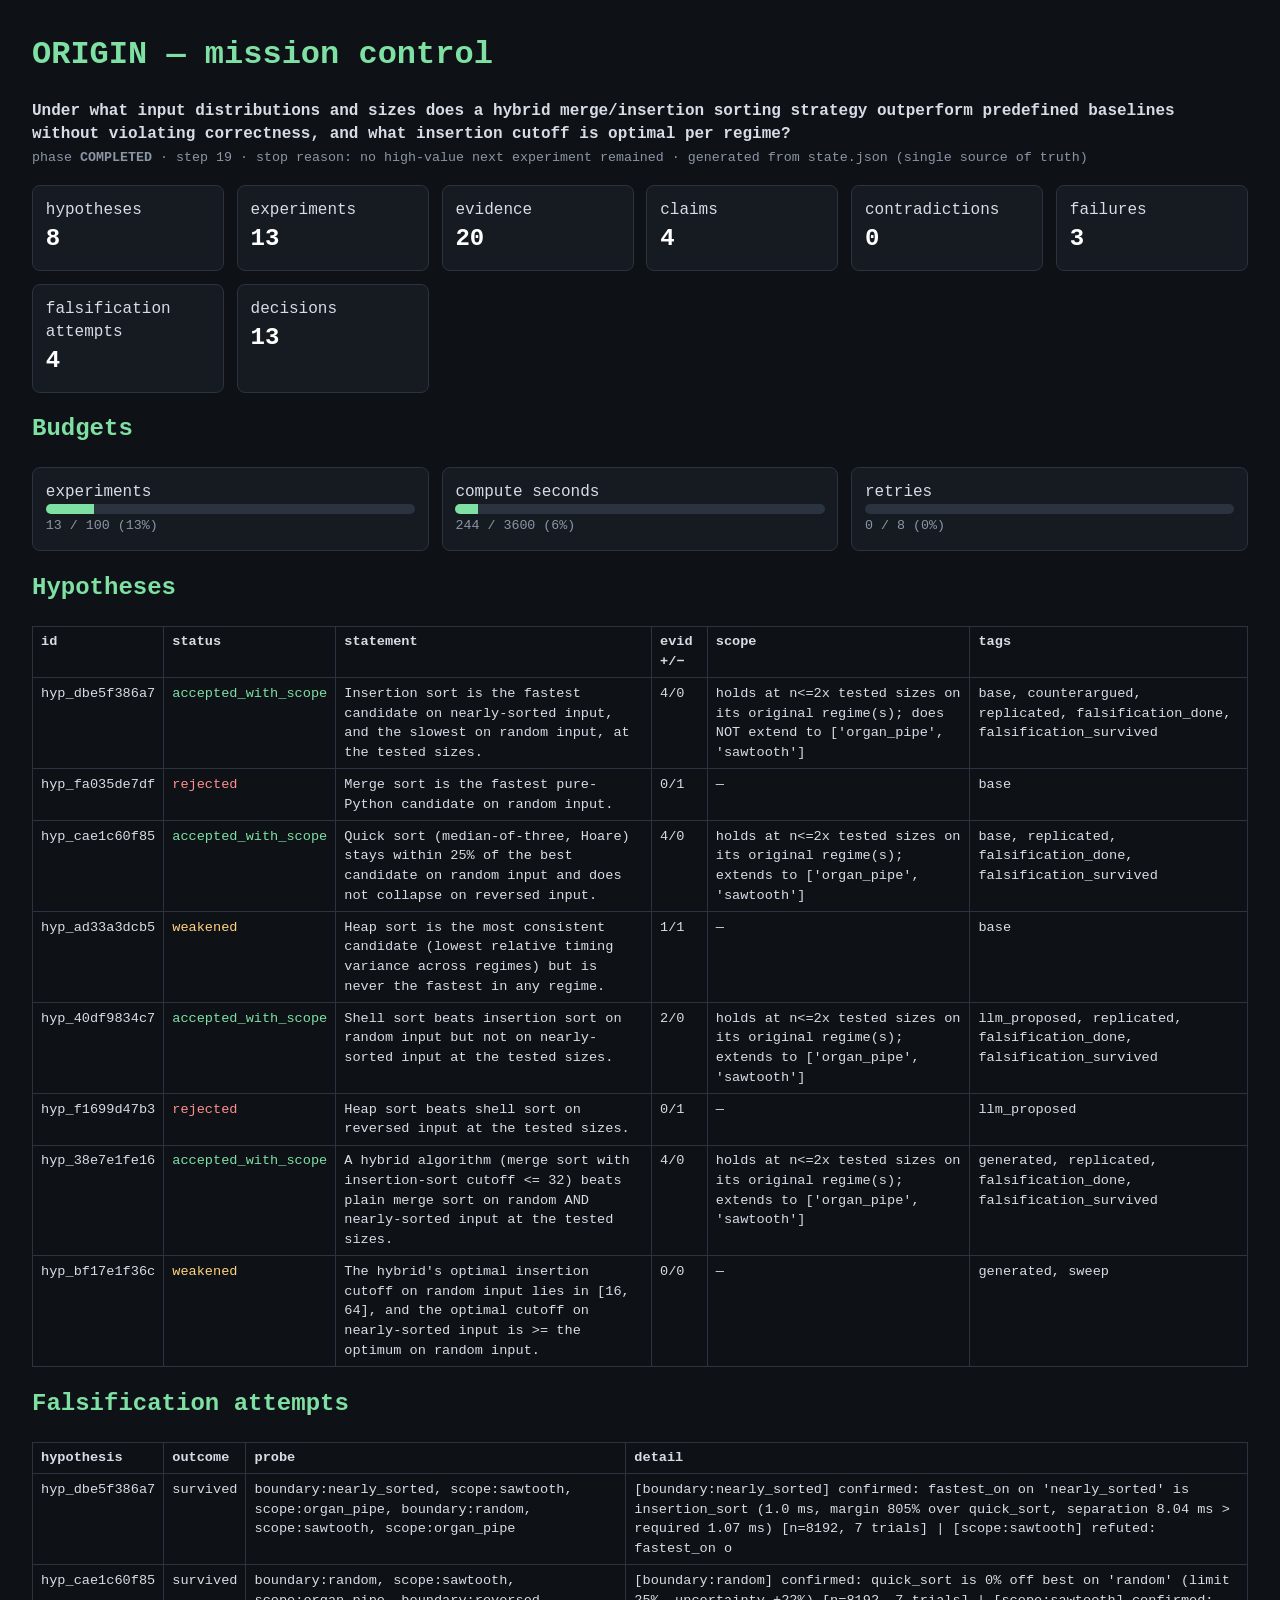
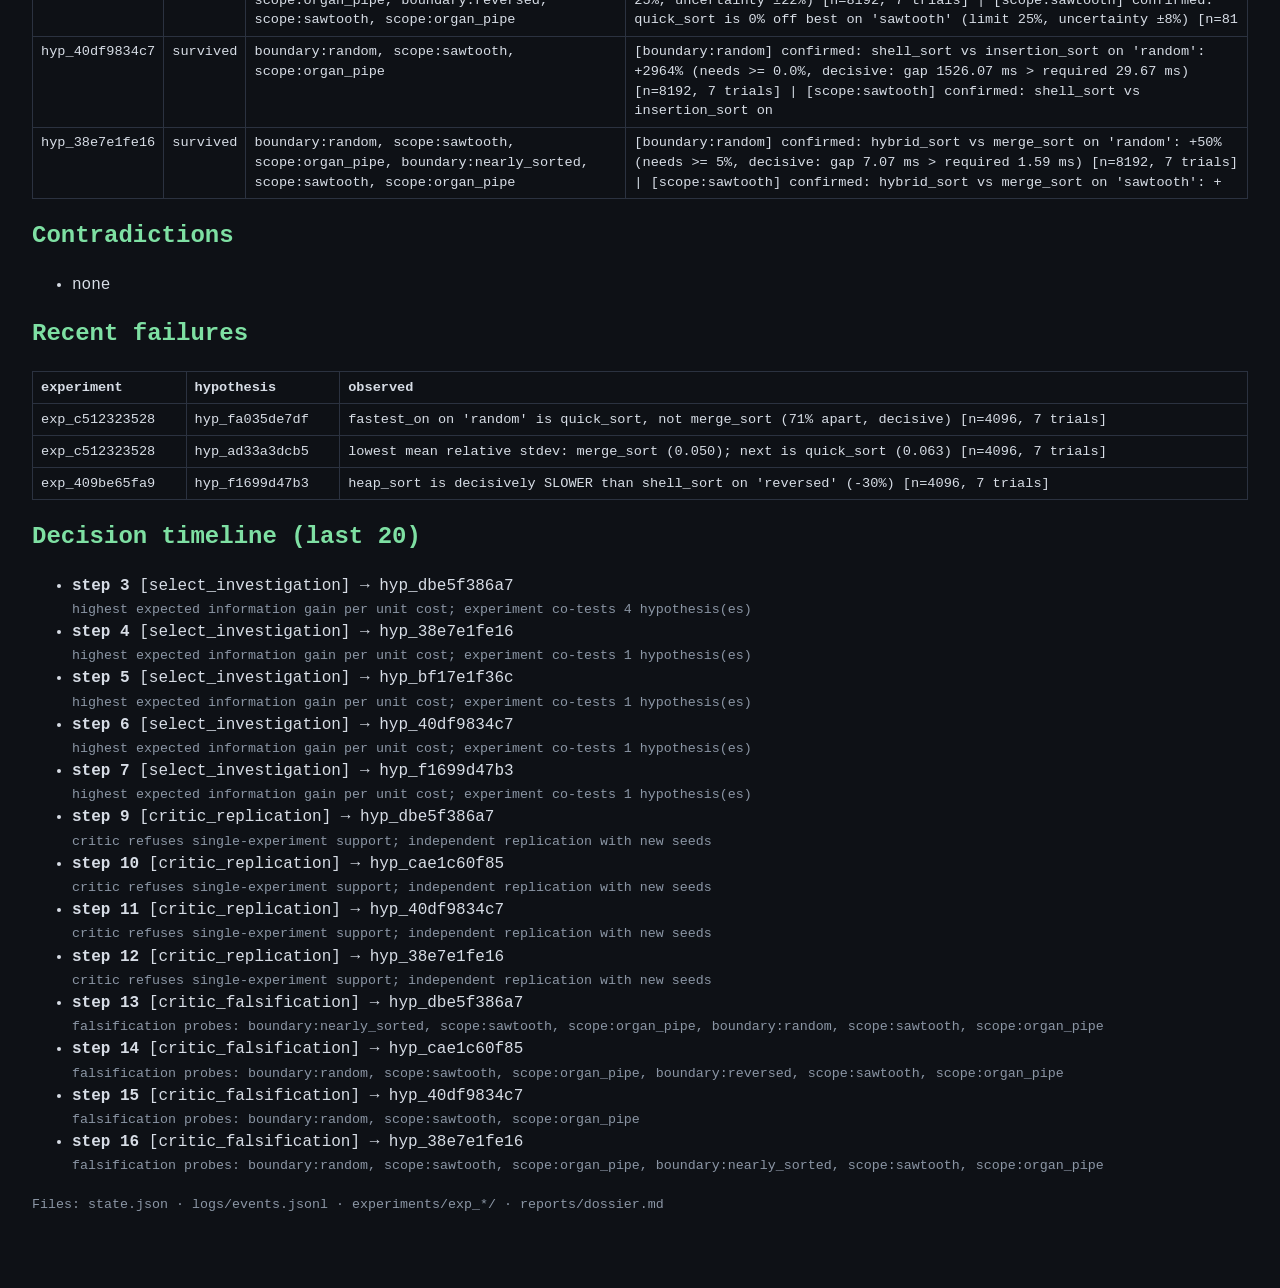
==== mission_control.html @ 2582750c "Add files via upload" ====
<!doctype html><html><head><meta charset='utf-8'>
<title>ORIGIN mission control</title><style>
body{font-family:ui-monospace,Menlo,Consolas,monospace;background:#0e1116;
color:#d7dde6;margin:2rem;line-height:1.45}
h1,h2{color:#7ee0a3;font-weight:600} a{color:#7ab8ff}
.grid{display:grid;grid-template-columns:repeat(auto-fit,minmax(180px,1fr));gap:.8rem}
.card{background:#161b22;border:1px solid #2b3240;border-radius:8px;padding:.8rem}
.card b{font-size:1.5rem;color:#fff}
table{border-collapse:collapse;width:100%;font-size:.85rem}
td,th{border:1px solid #2b3240;padding:.35rem .5rem;text-align:left;vertical-align:top}
.bar{background:#2b3240;height:10px;border-radius:5px;overflow:hidden}
.bar div{background:#7ee0a3;height:100%}
.st.accepted_with_scope{color:#7ee0a3} .st.provisionally_supported{color:#a3d8ff}
.st.rejected{color:#ff8f8f} .st.weakened{color:#ffd27e}
small{color:#8b96a5}</style></head><body>
<h1>ORIGIN — mission control</h1>
<p><b>Under what input distributions and sizes does a hybrid merge/insertion sorting strategy outperform predefined baselines without violating correctness, and what insertion cutoff is optimal per regime?</b><br>
<small>phase <b>COMPLETED</b> · step 19 ·
stop reason: no high-value next experiment remained ·
generated from state.json (single source of truth)</small></p>
<div class='grid'>
<div class='card'>hypotheses<br><b>8</b></div>
<div class='card'>experiments<br><b>13</b></div>
<div class='card'>evidence<br><b>20</b></div>
<div class='card'>claims<br><b>4</b></div>
<div class='card'>contradictions<br><b>0</b></div>
<div class='card'>failures<br><b>3</b></div>
<div class='card'>falsification attempts<br><b>4</b></div>
<div class='card'>decisions<br><b>13</b></div>
</div>
<h2>Budgets</h2>
<div class='grid'>
<div class='card'>experiments <div class="bar"><div style="width:13%"></div></div><small>13 / 100 (13%)</small></div>
<div class='card'>compute seconds <div class="bar"><div style="width:6%"></div></div><small>244 / 3600 (6%)</small></div>
<div class='card'>retries <div class="bar"><div style="width:0%"></div></div><small>0 / 8 (0%)</small></div>
</div>
<h2>Hypotheses</h2>
<table><tr><th>id</th><th>status</th><th>statement</th><th>evid +/−</th>
<th>scope</th><th>tags</th></tr><tr><td>hyp_dbe5f386a7</td><td class='st accepted_with_scope'>accepted_with_scope</td><td>Insertion sort is the fastest candidate on nearly-sorted input, and the slowest on random input, at the tested sizes.</td><td>4/0</td><td>holds at n&lt;=2x tested sizes on its original regime(s); does NOT extend to [&#x27;organ_pipe&#x27;, &#x27;sawtooth&#x27;]</td><td>base, counterargued, replicated, falsification_done, falsification_survived</td></tr><tr><td>hyp_fa035de7df</td><td class='st rejected'>rejected</td><td>Merge sort is the fastest pure-Python candidate on random input.</td><td>0/1</td><td>—</td><td>base</td></tr><tr><td>hyp_cae1c60f85</td><td class='st accepted_with_scope'>accepted_with_scope</td><td>Quick sort (median-of-three, Hoare) stays within 25% of the best candidate on random input and does not collapse on reversed input.</td><td>4/0</td><td>holds at n&lt;=2x tested sizes on its original regime(s); extends to [&#x27;organ_pipe&#x27;, &#x27;sawtooth&#x27;]</td><td>base, replicated, falsification_done, falsification_survived</td></tr><tr><td>hyp_ad33a3dcb5</td><td class='st weakened'>weakened</td><td>Heap sort is the most consistent candidate (lowest relative timing variance across regimes) but is never the fastest in any regime.</td><td>1/1</td><td>—</td><td>base</td></tr><tr><td>hyp_40df9834c7</td><td class='st accepted_with_scope'>accepted_with_scope</td><td>Shell sort beats insertion sort on random input but not on nearly-sorted input at the tested sizes.</td><td>2/0</td><td>holds at n&lt;=2x tested sizes on its original regime(s); extends to [&#x27;organ_pipe&#x27;, &#x27;sawtooth&#x27;]</td><td>llm_proposed, replicated, falsification_done, falsification_survived</td></tr><tr><td>hyp_f1699d47b3</td><td class='st rejected'>rejected</td><td>Heap sort beats shell sort on reversed input at the tested sizes.</td><td>0/1</td><td>—</td><td>llm_proposed</td></tr><tr><td>hyp_38e7e1fe16</td><td class='st accepted_with_scope'>accepted_with_scope</td><td>A hybrid algorithm (merge sort with insertion-sort cutoff &lt;= 32) beats plain merge sort on random AND nearly-sorted input at the tested sizes.</td><td>4/0</td><td>holds at n&lt;=2x tested sizes on its original regime(s); extends to [&#x27;organ_pipe&#x27;, &#x27;sawtooth&#x27;]</td><td>generated, replicated, falsification_done, falsification_survived</td></tr><tr><td>hyp_bf17e1f36c</td><td class='st weakened'>weakened</td><td>The hybrid&#x27;s optimal insertion cutoff on random input lies in [16, 64], and the optimal cutoff on nearly-sorted input is &gt;= the optimum on random input.</td><td>0/0</td><td>—</td><td>generated, sweep</td></tr></table>
<h2>Falsification attempts</h2>
<table><tr><th>hypothesis</th><th>outcome</th><th>probe</th><th>detail</th></tr>
<tr><td>hyp_dbe5f386a7</td><td>survived</td><td>boundary:nearly_sorted, scope:sawtooth, scope:organ_pipe, boundary:random, scope:sawtooth, scope:organ_pipe</td><td>[boundary:nearly_sorted] confirmed: fastest_on on &#x27;nearly_sorted&#x27; is insertion_sort (1.0 ms, margin 805% over quick_sort, separation 8.04 ms &gt; required 1.07 ms) [n=8192, 7 trials] | [scope:sawtooth] refuted: fastest_on o</td></tr><tr><td>hyp_cae1c60f85</td><td>survived</td><td>boundary:random, scope:sawtooth, scope:organ_pipe, boundary:reversed, scope:sawtooth, scope:organ_pipe</td><td>[boundary:random] confirmed: quick_sort is 0% off best on &#x27;random&#x27; (limit 25%, uncertainty ±22%) [n=8192, 7 trials] | [scope:sawtooth] confirmed: quick_sort is 0% off best on &#x27;sawtooth&#x27; (limit 25%, uncertainty ±8%) [n=81</td></tr><tr><td>hyp_40df9834c7</td><td>survived</td><td>boundary:random, scope:sawtooth, scope:organ_pipe</td><td>[boundary:random] confirmed: shell_sort vs insertion_sort on &#x27;random&#x27;: +2964% (needs &gt;= 0.0%, decisive: gap 1526.07 ms &gt; required 29.67 ms) [n=8192, 7 trials] | [scope:sawtooth] confirmed: shell_sort vs insertion_sort on</td></tr><tr><td>hyp_38e7e1fe16</td><td>survived</td><td>boundary:random, scope:sawtooth, scope:organ_pipe, boundary:nearly_sorted, scope:sawtooth, scope:organ_pipe</td><td>[boundary:random] confirmed: hybrid_sort vs merge_sort on &#x27;random&#x27;: +50% (needs &gt;= 5%, decisive: gap 7.07 ms &gt; required 1.59 ms) [n=8192, 7 trials] | [scope:sawtooth] confirmed: hybrid_sort vs merge_sort on &#x27;sawtooth&#x27;: +</td></tr></table>
<h2>Contradictions</h2><ul><li>none</li></ul>
<h2>Recent failures</h2>
<table><tr><th>experiment</th><th>hypothesis</th><th>observed</th></tr><tr><td>exp_c512323528</td><td>hyp_fa035de7df</td><td>fastest_on on &#x27;random&#x27; is quick_sort, not merge_sort (71% apart, decisive) [n=4096, 7 trials]</td></tr><tr><td>exp_c512323528</td><td>hyp_ad33a3dcb5</td><td>lowest mean relative stdev: merge_sort (0.050); next is quick_sort (0.063) [n=4096, 7 trials]</td></tr><tr><td>exp_409be65fa9</td><td>hyp_f1699d47b3</td><td>heap_sort is decisively SLOWER than shell_sort on &#x27;reversed&#x27; (-30%) [n=4096, 7 trials]</td></tr></table>
<h2>Decision timeline (last 20)</h2><ul><li><b>step 3</b> [select_investigation] → hyp_dbe5f386a7<br><small>highest expected information gain per unit cost; experiment co-tests 4 hypothesis(es)</small></li><li><b>step 4</b> [select_investigation] → hyp_38e7e1fe16<br><small>highest expected information gain per unit cost; experiment co-tests 1 hypothesis(es)</small></li><li><b>step 5</b> [select_investigation] → hyp_bf17e1f36c<br><small>highest expected information gain per unit cost; experiment co-tests 1 hypothesis(es)</small></li><li><b>step 6</b> [select_investigation] → hyp_40df9834c7<br><small>highest expected information gain per unit cost; experiment co-tests 1 hypothesis(es)</small></li><li><b>step 7</b> [select_investigation] → hyp_f1699d47b3<br><small>highest expected information gain per unit cost; experiment co-tests 1 hypothesis(es)</small></li><li><b>step 9</b> [critic_replication] → hyp_dbe5f386a7<br><small>critic refuses single-experiment support; independent replication with new seeds</small></li><li><b>step 10</b> [critic_replication] → hyp_cae1c60f85<br><small>critic refuses single-experiment support; independent replication with new seeds</small></li><li><b>step 11</b> [critic_replication] → hyp_40df9834c7<br><small>critic refuses single-experiment support; independent replication with new seeds</small></li><li><b>step 12</b> [critic_replication] → hyp_38e7e1fe16<br><small>critic refuses single-experiment support; independent replication with new seeds</small></li><li><b>step 13</b> [critic_falsification] → hyp_dbe5f386a7<br><small>falsification probes: boundary:nearly_sorted, scope:sawtooth, scope:organ_pipe, boundary:random, scope:sawtooth, scope:organ_pipe</small></li><li><b>step 14</b> [critic_falsification] → hyp_cae1c60f85<br><small>falsification probes: boundary:random, scope:sawtooth, scope:organ_pipe, boundary:reversed, scope:sawtooth, scope:organ_pipe</small></li><li><b>step 15</b> [critic_falsification] → hyp_40df9834c7<br><small>falsification probes: boundary:random, scope:sawtooth, scope:organ_pipe</small></li><li><b>step 16</b> [critic_falsification] → hyp_38e7e1fe16<br><small>falsification probes: boundary:random, scope:sawtooth, scope:organ_pipe, boundary:nearly_sorted, scope:sawtooth, scope:organ_pipe</small></li></ul>
<p><small>Files: state.json · logs/events.jsonl · experiments/exp_*/ ·
reports/dossier.md</small></p></body></html>
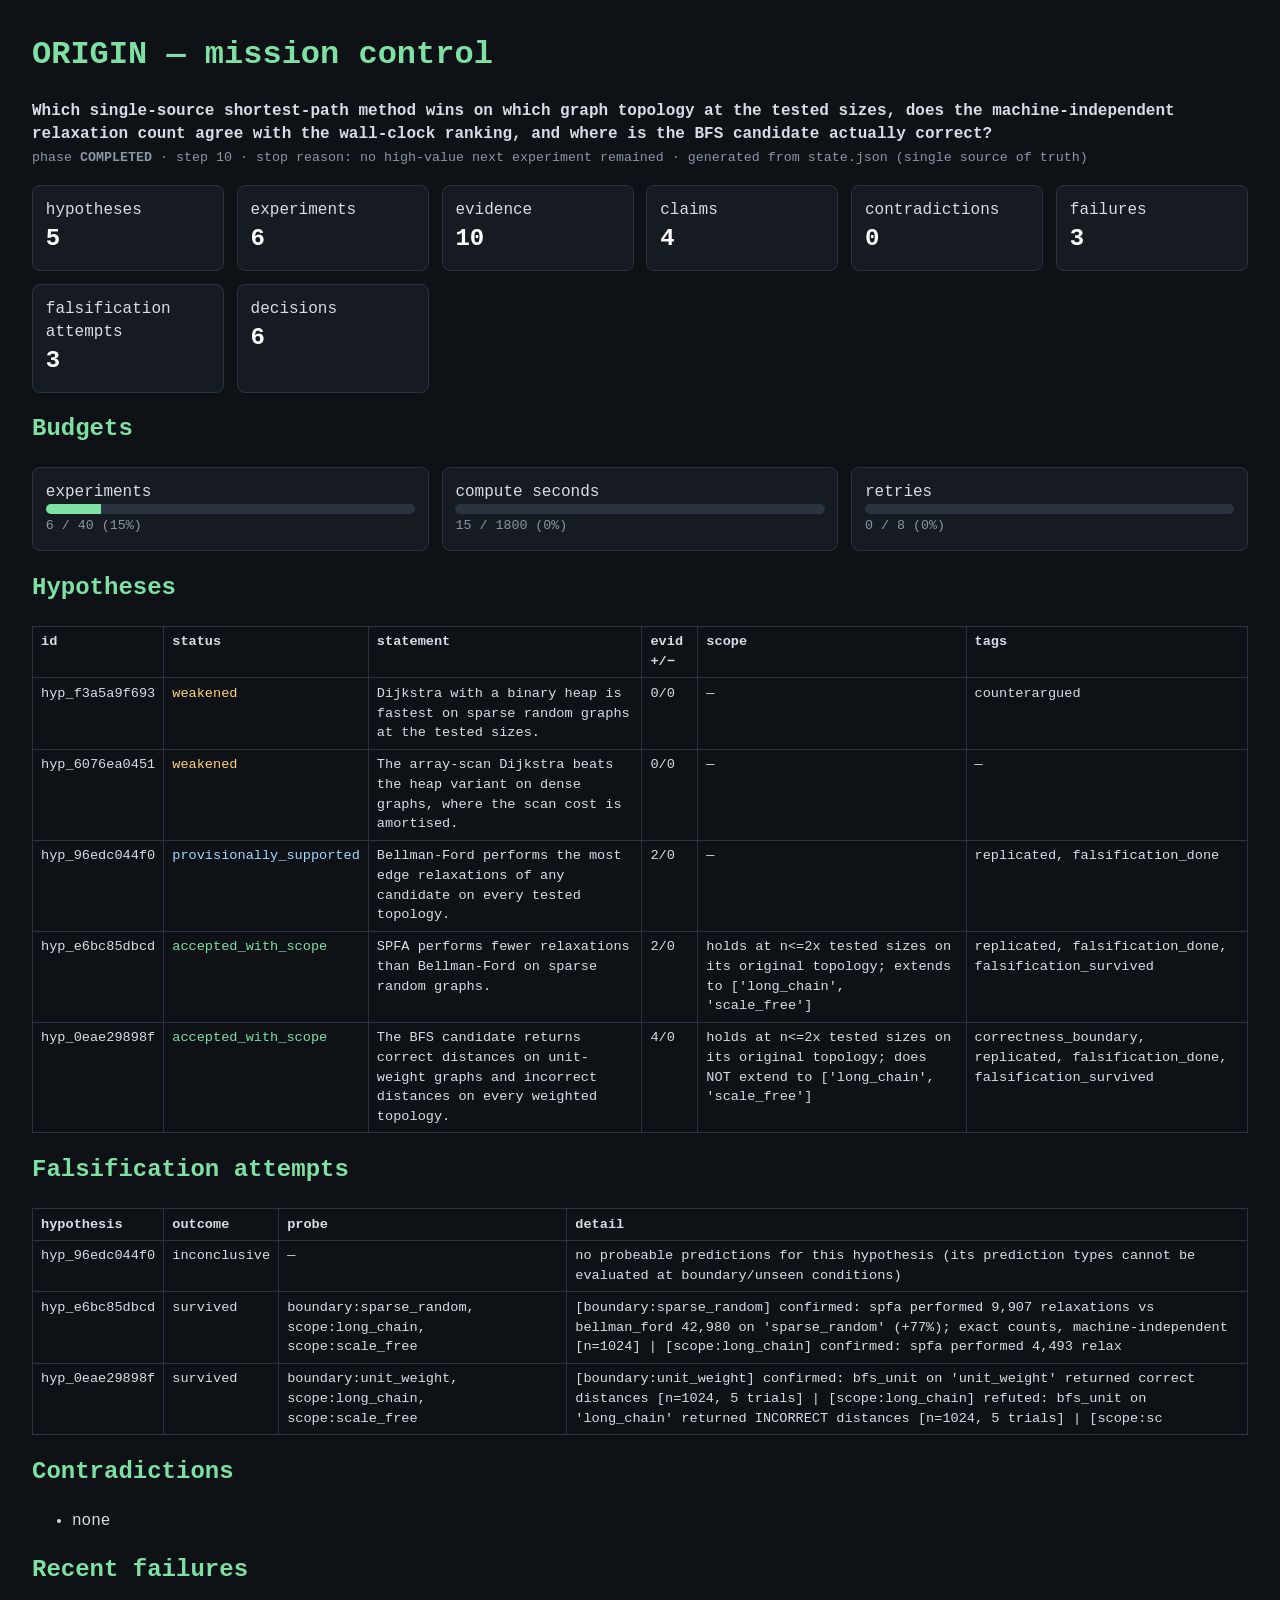
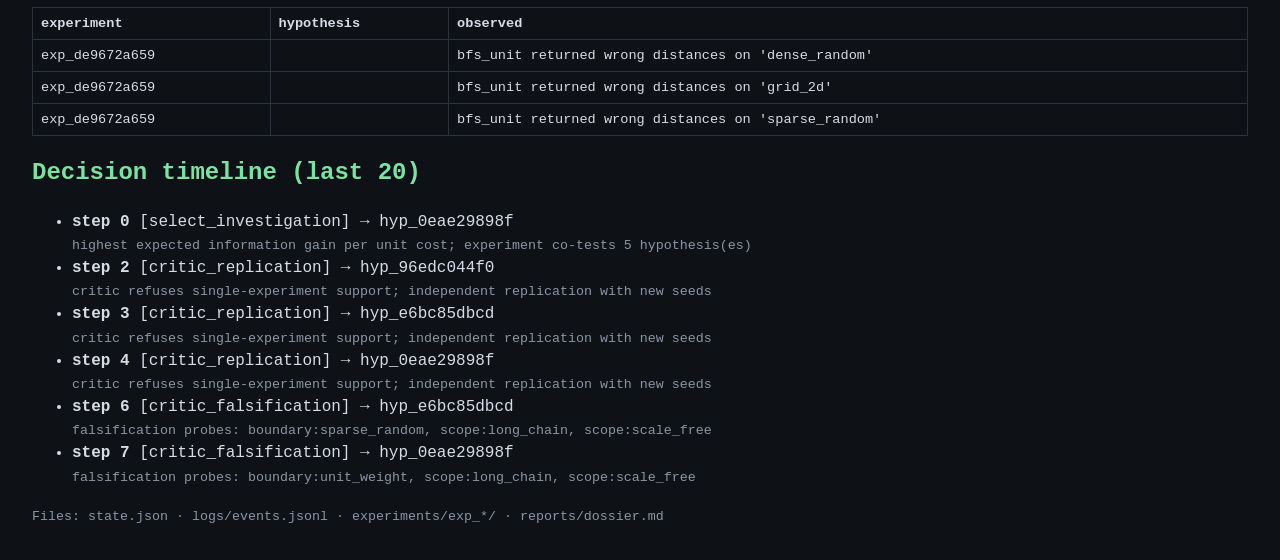
==== commit 489f6eb9: "Add files via upload" ====
--- a/mission_control.html
+++ b/mission_control.html
@@ -14,35 +14,35 @@
 .st.rejected{color:#ff8f8f} .st.weakened{color:#ffd27e}
 small{color:#8b96a5}</style></head><body>
 <h1>ORIGIN — mission control</h1>
-<p><b>Under what input distributions and sizes does a hybrid merge/insertion sorting strategy outperform predefined baselines without violating correctness, and what insertion cutoff is optimal per regime?</b><br>
-<small>phase <b>COMPLETED</b> · step 19 ·
+<p><b>Which single-source shortest-path method wins on which graph topology at the tested sizes, does the machine-independent relaxation count agree with the wall-clock ranking, and where is the BFS candidate actually correct?</b><br>
+<small>phase <b>COMPLETED</b> · step 10 ·
 stop reason: no high-value next experiment remained ·
 generated from state.json (single source of truth)</small></p>
 <div class='grid'>
-<div class='card'>hypotheses<br><b>8</b></div>
-<div class='card'>experiments<br><b>13</b></div>
-<div class='card'>evidence<br><b>20</b></div>
+<div class='card'>hypotheses<br><b>5</b></div>
+<div class='card'>experiments<br><b>6</b></div>
+<div class='card'>evidence<br><b>10</b></div>
 <div class='card'>claims<br><b>4</b></div>
 <div class='card'>contradictions<br><b>0</b></div>
 <div class='card'>failures<br><b>3</b></div>
-<div class='card'>falsification attempts<br><b>4</b></div>
-<div class='card'>decisions<br><b>13</b></div>
+<div class='card'>falsification attempts<br><b>3</b></div>
+<div class='card'>decisions<br><b>6</b></div>
 </div>
 <h2>Budgets</h2>
 <div class='grid'>
-<div class='card'>experiments <div class="bar"><div style="width:13%"></div></div><small>13 / 100 (13%)</small></div>
-<div class='card'>compute seconds <div class="bar"><div style="width:6%"></div></div><small>244 / 3600 (6%)</small></div>
+<div class='card'>experiments <div class="bar"><div style="width:15%"></div></div><small>6 / 40 (15%)</small></div>
+<div class='card'>compute seconds <div class="bar"><div style="width:0%"></div></div><small>15 / 1800 (0%)</small></div>
 <div class='card'>retries <div class="bar"><div style="width:0%"></div></div><small>0 / 8 (0%)</small></div>
 </div>
 <h2>Hypotheses</h2>
 <table><tr><th>id</th><th>status</th><th>statement</th><th>evid +/−</th>
-<th>scope</th><th>tags</th></tr><tr><td>hyp_dbe5f386a7</td><td class='st accepted_with_scope'>accepted_with_scope</td><td>Insertion sort is the fastest candidate on nearly-sorted input, and the slowest on random input, at the tested sizes.</td><td>4/0</td><td>holds at n&lt;=2x tested sizes on its original regime(s); does NOT extend to [&#x27;organ_pipe&#x27;, &#x27;sawtooth&#x27;]</td><td>base, counterargued, replicated, falsification_done, falsification_survived</td></tr><tr><td>hyp_fa035de7df</td><td class='st rejected'>rejected</td><td>Merge sort is the fastest pure-Python candidate on random input.</td><td>0/1</td><td>—</td><td>base</td></tr><tr><td>hyp_cae1c60f85</td><td class='st accepted_with_scope'>accepted_with_scope</td><td>Quick sort (median-of-three, Hoare) stays within 25% of the best candidate on random input and does not collapse on reversed input.</td><td>4/0</td><td>holds at n&lt;=2x tested sizes on its original regime(s); extends to [&#x27;organ_pipe&#x27;, &#x27;sawtooth&#x27;]</td><td>base, replicated, falsification_done, falsification_survived</td></tr><tr><td>hyp_ad33a3dcb5</td><td class='st weakened'>weakened</td><td>Heap sort is the most consistent candidate (lowest relative timing variance across regimes) but is never the fastest in any regime.</td><td>1/1</td><td>—</td><td>base</td></tr><tr><td>hyp_40df9834c7</td><td class='st accepted_with_scope'>accepted_with_scope</td><td>Shell sort beats insertion sort on random input but not on nearly-sorted input at the tested sizes.</td><td>2/0</td><td>holds at n&lt;=2x tested sizes on its original regime(s); extends to [&#x27;organ_pipe&#x27;, &#x27;sawtooth&#x27;]</td><td>llm_proposed, replicated, falsification_done, falsification_survived</td></tr><tr><td>hyp_f1699d47b3</td><td class='st rejected'>rejected</td><td>Heap sort beats shell sort on reversed input at the tested sizes.</td><td>0/1</td><td>—</td><td>llm_proposed</td></tr><tr><td>hyp_38e7e1fe16</td><td class='st accepted_with_scope'>accepted_with_scope</td><td>A hybrid algorithm (merge sort with insertion-sort cutoff &lt;= 32) beats plain merge sort on random AND nearly-sorted input at the tested sizes.</td><td>4/0</td><td>holds at n&lt;=2x tested sizes on its original regime(s); extends to [&#x27;organ_pipe&#x27;, &#x27;sawtooth&#x27;]</td><td>generated, replicated, falsification_done, falsification_survived</td></tr><tr><td>hyp_bf17e1f36c</td><td class='st weakened'>weakened</td><td>The hybrid&#x27;s optimal insertion cutoff on random input lies in [16, 64], and the optimal cutoff on nearly-sorted input is &gt;= the optimum on random input.</td><td>0/0</td><td>—</td><td>generated, sweep</td></tr></table>
+<th>scope</th><th>tags</th></tr><tr><td>hyp_f3a5a9f693</td><td class='st weakened'>weakened</td><td>Dijkstra with a binary heap is fastest on sparse random graphs at the tested sizes.</td><td>0/0</td><td>—</td><td>counterargued</td></tr><tr><td>hyp_6076ea0451</td><td class='st weakened'>weakened</td><td>The array-scan Dijkstra beats the heap variant on dense graphs, where the scan cost is amortised.</td><td>0/0</td><td>—</td><td>—</td></tr><tr><td>hyp_96edc044f0</td><td class='st provisionally_supported'>provisionally_supported</td><td>Bellman-Ford performs the most edge relaxations of any candidate on every tested topology.</td><td>2/0</td><td>—</td><td>replicated, falsification_done</td></tr><tr><td>hyp_e6bc85dbcd</td><td class='st accepted_with_scope'>accepted_with_scope</td><td>SPFA performs fewer relaxations than Bellman-Ford on sparse random graphs.</td><td>2/0</td><td>holds at n&lt;=2x tested sizes on its original topology; extends to [&#x27;long_chain&#x27;, &#x27;scale_free&#x27;]</td><td>replicated, falsification_done, falsification_survived</td></tr><tr><td>hyp_0eae29898f</td><td class='st accepted_with_scope'>accepted_with_scope</td><td>The BFS candidate returns correct distances on unit-weight graphs and incorrect distances on every weighted topology.</td><td>4/0</td><td>holds at n&lt;=2x tested sizes on its original topology; does NOT extend to [&#x27;long_chain&#x27;, &#x27;scale_free&#x27;]</td><td>correctness_boundary, replicated, falsification_done, falsification_survived</td></tr></table>
 <h2>Falsification attempts</h2>
 <table><tr><th>hypothesis</th><th>outcome</th><th>probe</th><th>detail</th></tr>
-<tr><td>hyp_dbe5f386a7</td><td>survived</td><td>boundary:nearly_sorted, scope:sawtooth, scope:organ_pipe, boundary:random, scope:sawtooth, scope:organ_pipe</td><td>[boundary:nearly_sorted] confirmed: fastest_on on &#x27;nearly_sorted&#x27; is insertion_sort (1.0 ms, margin 805% over quick_sort, separation 8.04 ms &gt; required 1.07 ms) [n=8192, 7 trials] | [scope:sawtooth] refuted: fastest_on o</td></tr><tr><td>hyp_cae1c60f85</td><td>survived</td><td>boundary:random, scope:sawtooth, scope:organ_pipe, boundary:reversed, scope:sawtooth, scope:organ_pipe</td><td>[boundary:random] confirmed: quick_sort is 0% off best on &#x27;random&#x27; (limit 25%, uncertainty ±22%) [n=8192, 7 trials] | [scope:sawtooth] confirmed: quick_sort is 0% off best on &#x27;sawtooth&#x27; (limit 25%, uncertainty ±8%) [n=81</td></tr><tr><td>hyp_40df9834c7</td><td>survived</td><td>boundary:random, scope:sawtooth, scope:organ_pipe</td><td>[boundary:random] confirmed: shell_sort vs insertion_sort on &#x27;random&#x27;: +2964% (needs &gt;= 0.0%, decisive: gap 1526.07 ms &gt; required 29.67 ms) [n=8192, 7 trials] | [scope:sawtooth] confirmed: shell_sort vs insertion_sort on</td></tr><tr><td>hyp_38e7e1fe16</td><td>survived</td><td>boundary:random, scope:sawtooth, scope:organ_pipe, boundary:nearly_sorted, scope:sawtooth, scope:organ_pipe</td><td>[boundary:random] confirmed: hybrid_sort vs merge_sort on &#x27;random&#x27;: +50% (needs &gt;= 5%, decisive: gap 7.07 ms &gt; required 1.59 ms) [n=8192, 7 trials] | [scope:sawtooth] confirmed: hybrid_sort vs merge_sort on &#x27;sawtooth&#x27;: +</td></tr></table>
+<tr><td>hyp_96edc044f0</td><td>inconclusive</td><td>—</td><td>no probeable predictions for this hypothesis (its prediction types cannot be evaluated at boundary/unseen conditions)</td></tr><tr><td>hyp_e6bc85dbcd</td><td>survived</td><td>boundary:sparse_random, scope:long_chain, scope:scale_free</td><td>[boundary:sparse_random] confirmed: spfa performed 9,907 relaxations vs bellman_ford 42,980 on &#x27;sparse_random&#x27; (+77%); exact counts, machine-independent [n=1024] | [scope:long_chain] confirmed: spfa performed 4,493 relax</td></tr><tr><td>hyp_0eae29898f</td><td>survived</td><td>boundary:unit_weight, scope:long_chain, scope:scale_free</td><td>[boundary:unit_weight] confirmed: bfs_unit on &#x27;unit_weight&#x27; returned correct distances [n=1024, 5 trials] | [scope:long_chain] refuted: bfs_unit on &#x27;long_chain&#x27; returned INCORRECT distances [n=1024, 5 trials] | [scope:sc</td></tr></table>
 <h2>Contradictions</h2><ul><li>none</li></ul>
 <h2>Recent failures</h2>
-<table><tr><th>experiment</th><th>hypothesis</th><th>observed</th></tr><tr><td>exp_c512323528</td><td>hyp_fa035de7df</td><td>fastest_on on &#x27;random&#x27; is quick_sort, not merge_sort (71% apart, decisive) [n=4096, 7 trials]</td></tr><tr><td>exp_c512323528</td><td>hyp_ad33a3dcb5</td><td>lowest mean relative stdev: merge_sort (0.050); next is quick_sort (0.063) [n=4096, 7 trials]</td></tr><tr><td>exp_409be65fa9</td><td>hyp_f1699d47b3</td><td>heap_sort is decisively SLOWER than shell_sort on &#x27;reversed&#x27; (-30%) [n=4096, 7 trials]</td></tr></table>
-<h2>Decision timeline (last 20)</h2><ul><li><b>step 3</b> [select_investigation] → hyp_dbe5f386a7<br><small>highest expected information gain per unit cost; experiment co-tests 4 hypothesis(es)</small></li><li><b>step 4</b> [select_investigation] → hyp_38e7e1fe16<br><small>highest expected information gain per unit cost; experiment co-tests 1 hypothesis(es)</small></li><li><b>step 5</b> [select_investigation] → hyp_bf17e1f36c<br><small>highest expected information gain per unit cost; experiment co-tests 1 hypothesis(es)</small></li><li><b>step 6</b> [select_investigation] → hyp_40df9834c7<br><small>highest expected information gain per unit cost; experiment co-tests 1 hypothesis(es)</small></li><li><b>step 7</b> [select_investigation] → hyp_f1699d47b3<br><small>highest expected information gain per unit cost; experiment co-tests 1 hypothesis(es)</small></li><li><b>step 9</b> [critic_replication] → hyp_dbe5f386a7<br><small>critic refuses single-experiment support; independent replication with new seeds</small></li><li><b>step 10</b> [critic_replication] → hyp_cae1c60f85<br><small>critic refuses single-experiment support; independent replication with new seeds</small></li><li><b>step 11</b> [critic_replication] → hyp_40df9834c7<br><small>critic refuses single-experiment support; independent replication with new seeds</small></li><li><b>step 12</b> [critic_replication] → hyp_38e7e1fe16<br><small>critic refuses single-experiment support; independent replication with new seeds</small></li><li><b>step 13</b> [critic_falsification] → hyp_dbe5f386a7<br><small>falsification probes: boundary:nearly_sorted, scope:sawtooth, scope:organ_pipe, boundary:random, scope:sawtooth, scope:organ_pipe</small></li><li><b>step 14</b> [critic_falsification] → hyp_cae1c60f85<br><small>falsification probes: boundary:random, scope:sawtooth, scope:organ_pipe, boundary:reversed, scope:sawtooth, scope:organ_pipe</small></li><li><b>step 15</b> [critic_falsification] → hyp_40df9834c7<br><small>falsification probes: boundary:random, scope:sawtooth, scope:organ_pipe</small></li><li><b>step 16</b> [critic_falsification] → hyp_38e7e1fe16<br><small>falsification probes: boundary:random, scope:sawtooth, scope:organ_pipe, boundary:nearly_sorted, scope:sawtooth, scope:organ_pipe</small></li></ul>
+<table><tr><th>experiment</th><th>hypothesis</th><th>observed</th></tr><tr><td>exp_de9672a659</td><td></td><td>bfs_unit returned wrong distances on &#x27;dense_random&#x27;</td></tr><tr><td>exp_de9672a659</td><td></td><td>bfs_unit returned wrong distances on &#x27;grid_2d&#x27;</td></tr><tr><td>exp_de9672a659</td><td></td><td>bfs_unit returned wrong distances on &#x27;sparse_random&#x27;</td></tr></table>
+<h2>Decision timeline (last 20)</h2><ul><li><b>step 0</b> [select_investigation] → hyp_0eae29898f<br><small>highest expected information gain per unit cost; experiment co-tests 5 hypothesis(es)</small></li><li><b>step 2</b> [critic_replication] → hyp_96edc044f0<br><small>critic refuses single-experiment support; independent replication with new seeds</small></li><li><b>step 3</b> [critic_replication] → hyp_e6bc85dbcd<br><small>critic refuses single-experiment support; independent replication with new seeds</small></li><li><b>step 4</b> [critic_replication] → hyp_0eae29898f<br><small>critic refuses single-experiment support; independent replication with new seeds</small></li><li><b>step 6</b> [critic_falsification] → hyp_e6bc85dbcd<br><small>falsification probes: boundary:sparse_random, scope:long_chain, scope:scale_free</small></li><li><b>step 7</b> [critic_falsification] → hyp_0eae29898f<br><small>falsification probes: boundary:unit_weight, scope:long_chain, scope:scale_free</small></li></ul>
 <p><small>Files: state.json · logs/events.jsonl · experiments/exp_*/ ·
 reports/dossier.md</small></p></body></html>
